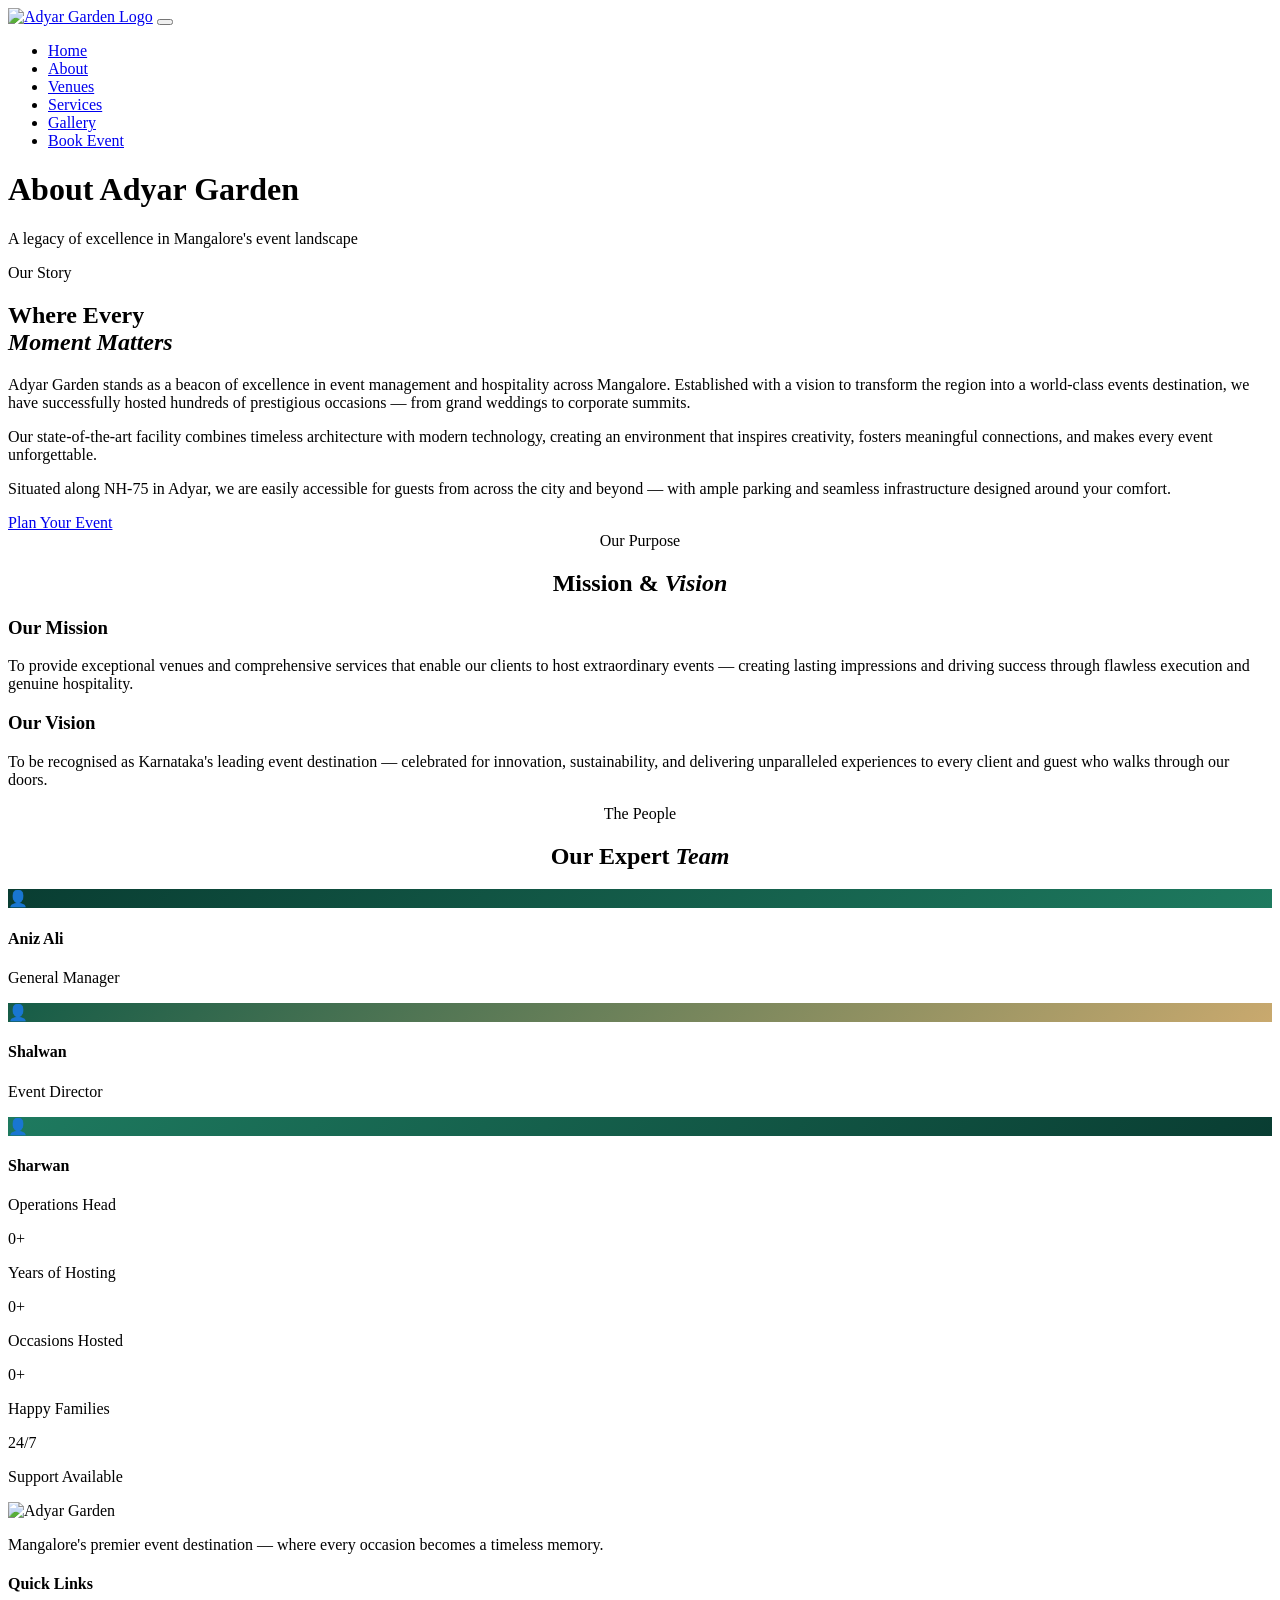
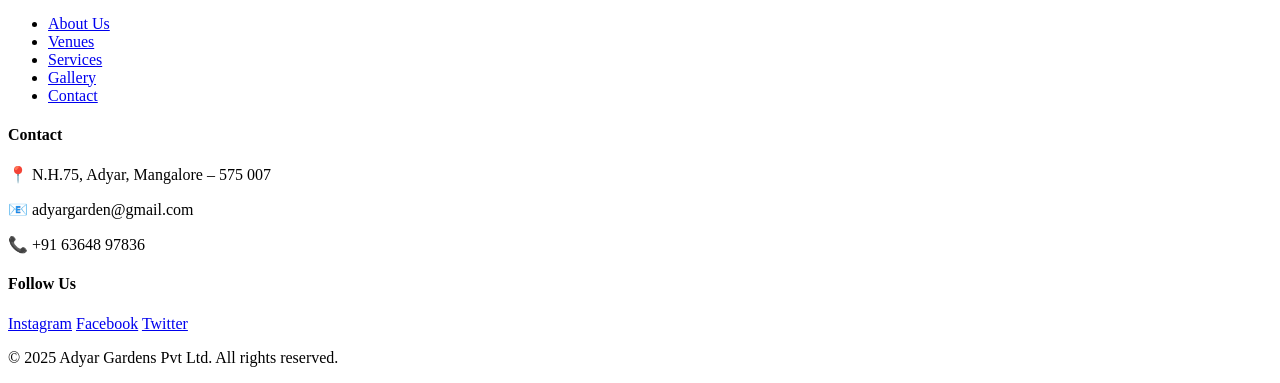
==== about.html @ d9505b19 "Add files via upload" ====
<!DOCTYPE html>
<html lang="en">
<head>
  <meta charset="UTF-8" />
  <meta name="viewport" content="width=device-width, initial-scale=1.0" />
  <title>About Us – Adyar Garden</title>
  <link rel="preconnect" href="https://fonts.googleapis.com" />
  <link rel="preconnect" href="https://fonts.gstatic.com" crossorigin />
  <link href="https://fonts.googleapis.com/css2?family=Cormorant+Garamond:ital,wght@0,300;0,400;0,600;0,700;1,300;1,400&family=Jost:wght@300;400;500;600&display=swap" rel="stylesheet" />
  <link rel="stylesheet" href="styles.css" />
</head>
<body>

  <nav class="navbar scrolled" id="navbar">
    <div class="nav-inner">
      <a href="index.html" class="nav-logo"><img src="aaddf.png" alt="Adyar Garden Logo" /></a>
      <button class="hamburger" id="hamburger"><span></span><span></span><span></span></button>
      <ul class="nav-links" id="navLinks">
        <li><a href="index.html">Home</a></li>
        <li><a href="about.html" class="active">About</a></li>
        <li><a href="venues.html">Venues</a></li>
        <li><a href="services.html">Services</a></li>
        <li><a href="gallery.html">Gallery</a></li>
        <li><a href="contact.html" class="nav-cta">Book Event</a></li>
      </ul>
    </div>
  </nav>

  <div class="page-header">
    <div class="page-header-inner">
      <h1>About Adyar Garden</h1>
      <p>A legacy of excellence in Mangalore's event landscape</p>
    </div>
  </div>

  <!-- Our Story -->
  <section class="about-section section-pad">
    <div class="container">
      <div class="about-two-col">
        <div class="about-text scroll-reveal">
          <div class="section-label">Our Story</div>
          <h2 class="section-title">Where Every<br /><em>Moment Matters</em></h2>
          <p>Adyar Garden stands as a beacon of excellence in event management and hospitality across Mangalore. Established with a vision to transform the region into a world-class events destination, we have successfully hosted hundreds of prestigious occasions — from grand weddings to corporate summits.</p>
          <p>Our state-of-the-art facility combines timeless architecture with modern technology, creating an environment that inspires creativity, fosters meaningful connections, and makes every event unforgettable.</p>
          <p>Situated along NH-75 in Adyar, we are easily accessible for guests from across the city and beyond — with ample parking and seamless infrastructure designed around your comfort.</p>
          <a href="contact.html" class="btn-primary mt-2">Plan Your Event</a>
        </div>
        <div class="about-img-wrap scroll-reveal" style="--sr-delay:.2s">
          <img src="alil1.png" alt="Adyar Garden Venue" onerror="this.parentElement.innerHTML='<div class=\'about-img-placeholder\'></div>'" />
        </div>
      </div>
    </div>
  </section>

  <!-- Mission & Vision -->
  <section class="mission-section section-pad">
    <div class="container">
      <div class="section-label" style="text-align:center">Our Purpose</div>
      <h2 class="section-title" style="text-align:center">Mission &amp; <em>Vision</em></h2>
      <div class="mission-grid">
        <div class="mission-card scroll-reveal">
          <h3>Our Mission</h3>
          <p>To provide exceptional venues and comprehensive services that enable our clients to host extraordinary events — creating lasting impressions and driving success through flawless execution and genuine hospitality.</p>
        </div>
        <div class="mission-card scroll-reveal" style="--sr-delay:.15s">
          <h3>Our Vision</h3>
          <p>To be recognised as Karnataka's leading event destination — celebrated for innovation, sustainability, and delivering unparalleled experiences to every client and guest who walks through our doors.</p>
        </div>
      </div>
    </div>
  </section>

  <!-- Team -->
  <section class="team-section section-pad">
    <div class="container">
      <div class="section-label" style="text-align:center">The People</div>
      <h2 class="section-title" style="text-align:center">Our Expert <em>Team</em></h2>
      <div class="team-grid">
        <div class="team-card scroll-reveal">
          <div class="team-img-placeholder" style="background: linear-gradient(135deg, #093d32 0%, #1e7a5f 100%);">👤</div>
          <div class="team-info">
            <h4>Aniz Ali</h4>
            <p>General Manager</p>
          </div>
        </div>
        <div class="team-card scroll-reveal" style="--sr-delay:.12s">
          <div class="team-img-placeholder" style="background: linear-gradient(135deg, #155c47 0%, #c9a96e 100%);">👤</div>
          <div class="team-info">
            <h4>Shalwan</h4>
            <p>Event Director</p>
          </div>
        </div>
        <div class="team-card scroll-reveal" style="--sr-delay:.24s">
          <div class="team-img-placeholder" style="background: linear-gradient(135deg, #1e7a5f 0%, #093d32 100%);">👤</div>
          <div class="team-info">
            <h4>Sharwan</h4>
            <p>Operations Head</p>
          </div>
        </div>
      </div>
    </div>
  </section>

  <!-- Stats Bar -->
  <section class="stats-bar">
    <div class="container">
      <div class="stat-item">
        <span class="stat-num" data-target="4">0</span><span class="stat-suffix">+</span>
        <p>Years of Hosting</p>
      </div>
      <div class="stat-divider"></div>
      <div class="stat-item">
        <span class="stat-num" data-target="500">0</span><span class="stat-suffix">+</span>
        <p>Occasions Hosted</p>
      </div>
      <div class="stat-divider"></div>
      <div class="stat-item">
        <span class="stat-num" data-target="400">0</span><span class="stat-suffix">+</span>
        <p>Happy Families</p>
      </div>
      <div class="stat-divider"></div>
      <div class="stat-item">
        <span class="stat-num">24</span><span class="stat-suffix">/7</span>
        <p>Support Available</p>
      </div>
    </div>
  </section>

  <footer class="footer">
    <div class="footer-top">
      <div class="container footer-grid">
        <div class="footer-brand">
          <img src="aaddf.png" alt="Adyar Garden" class="footer-logo" />
          <p>Mangalore's premier event destination — where every occasion becomes a timeless memory.</p>
        </div>
        <div class="footer-col">
          <h4>Quick Links</h4>
          <ul>
            <li><a href="about.html">About Us</a></li>
            <li><a href="venues.html">Venues</a></li>
            <li><a href="services.html">Services</a></li>
            <li><a href="gallery.html">Gallery</a></li>
            <li><a href="contact.html">Contact</a></li>
          </ul>
        </div>
        <div class="footer-col">
          <h4>Contact</h4>
          <p>📍 N.H.75, Adyar, Mangalore – 575 007</p>
          <p>📧 adyargarden@gmail.com</p>
          <p>📞 +91 63648 97836</p>
        </div>
        <div class="footer-col">
          <h4>Follow Us</h4>
          <div class="footer-social">
            <a href="https://www.instagram.com/adyargarden" target="_blank" rel="noopener">Instagram</a>
            <a href="https://www.facebook.com/AdyarGarden" target="_blank" rel="noopener">Facebook</a>
            <a href="https://www.twitter.com/AdyarGarden" target="_blank" rel="noopener">Twitter</a>
          </div>
        </div>
      </div>
    </div>
    <div class="footer-bottom">
      <div class="container"><p>© 2025 Adyar Gardens Pvt Ltd. All rights reserved.</p></div>
    </div>
  </footer>

  <script src="main.js"></script>
</body>
</html>
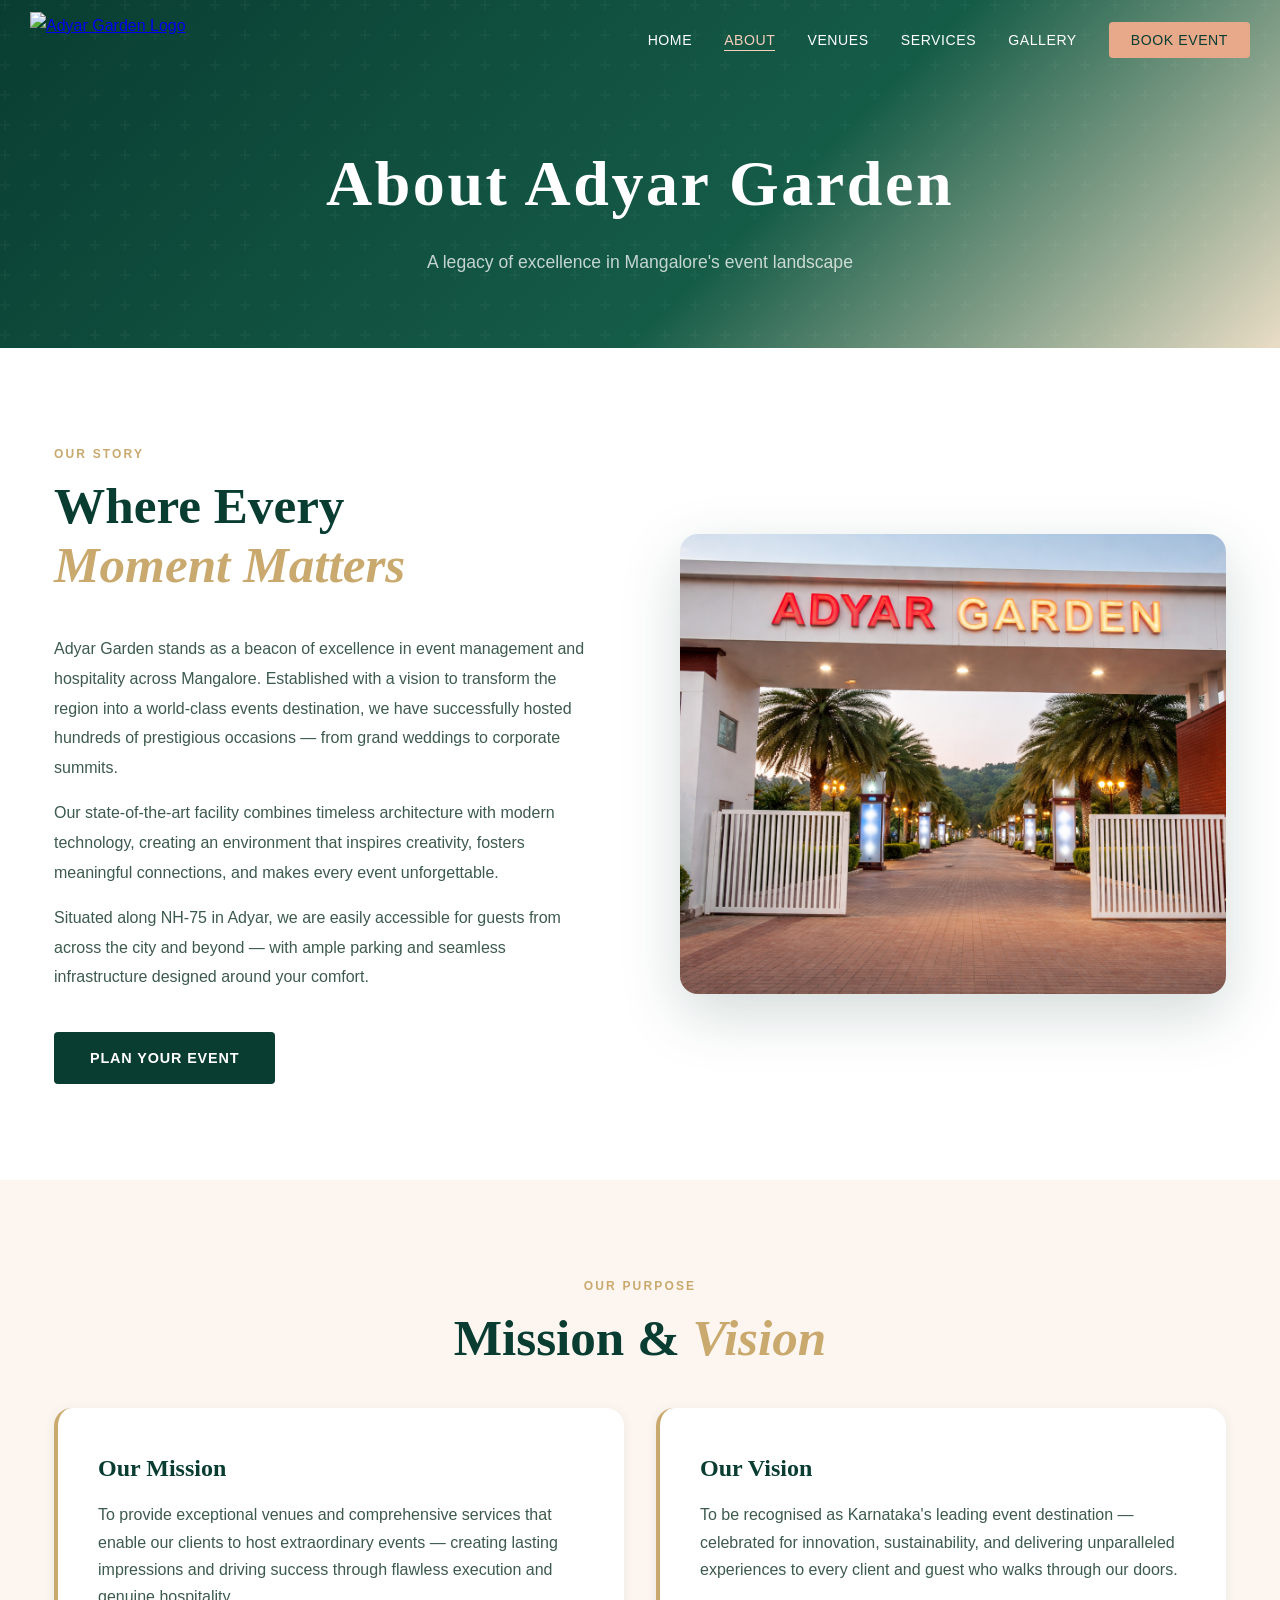
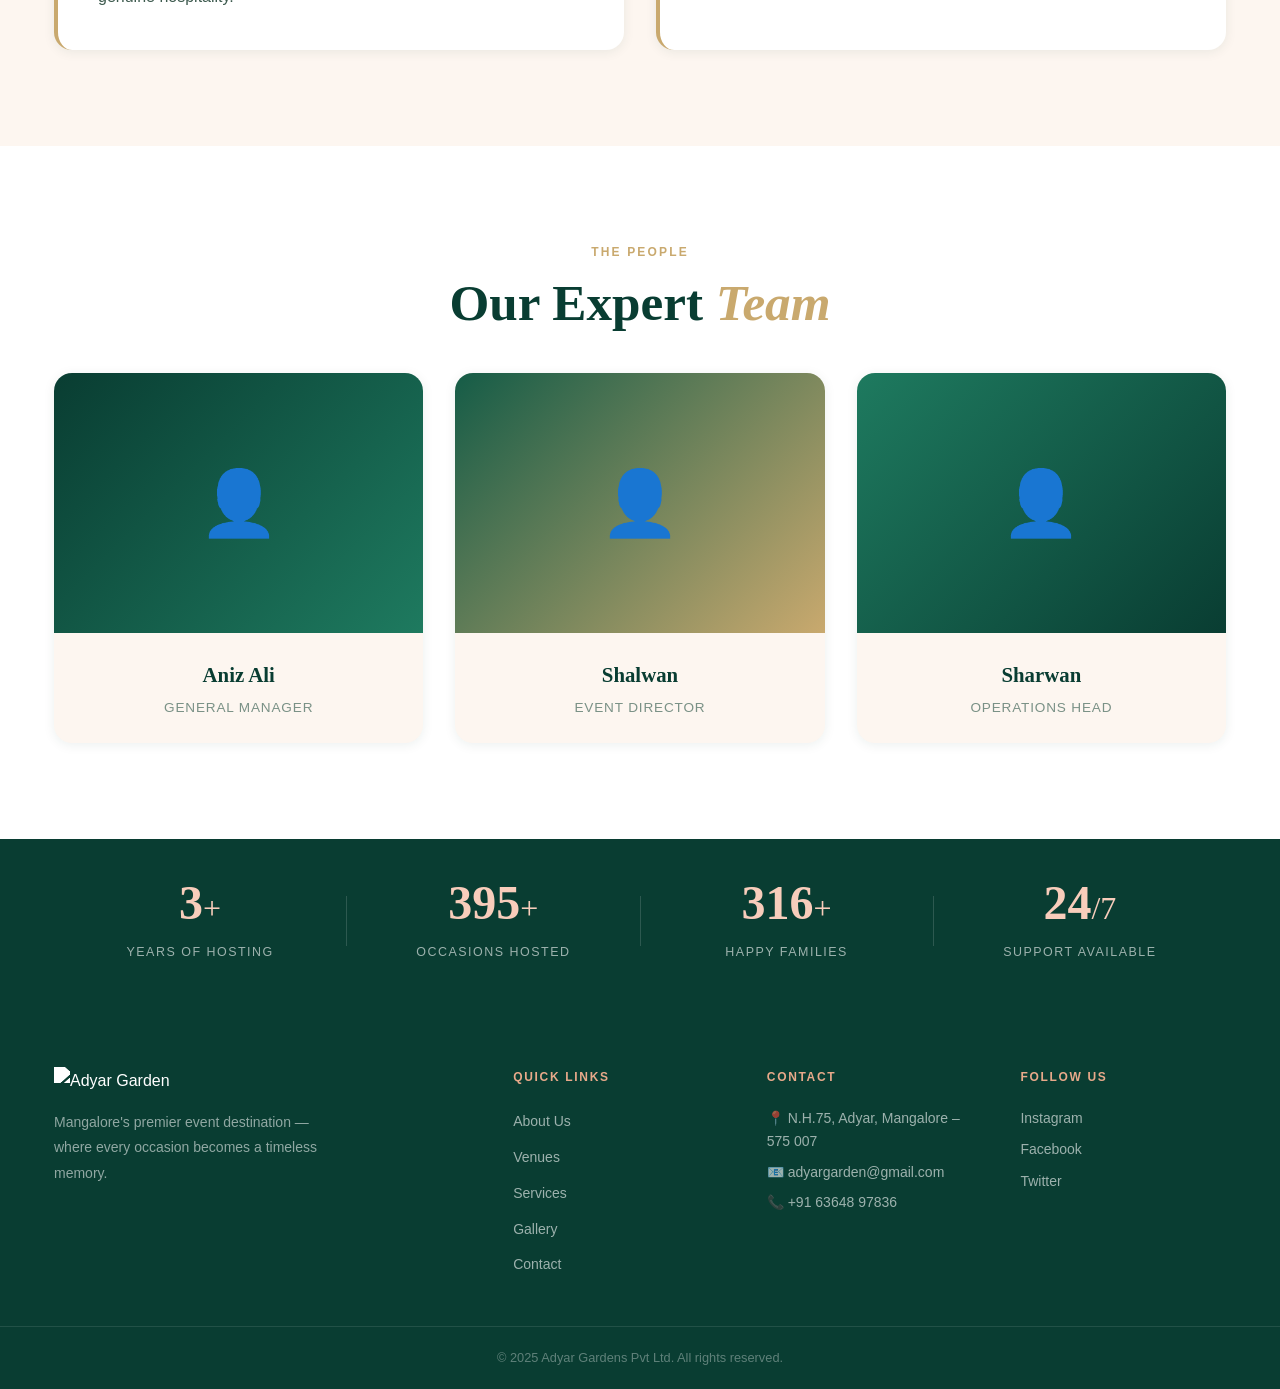
==== commit 9f5ba0bb: "Update about.html" ====
--- a/about.html
+++ b/about.html
@@ -46,7 +46,7 @@
           <a href="contact.html" class="btn-primary mt-2">Plan Your Event</a>
         </div>
         <div class="about-img-wrap scroll-reveal" style="--sr-delay:.2s">
-          <img src="alil1.png" alt="Adyar Garden Venue" onerror="this.parentElement.innerHTML='<div class=\'about-img-placeholder\'></div>'" />
+          <img src="images/alil1.png" alt="Adyar Garden Venue" onerror="this.parentElement.innerHTML='<div class=\'about-img-placeholder\'></div>'" />
         </div>
       </div>
     </div>
--- a/styles.css
+++ b/styles.css
@@ -0,0 +1,1015 @@
+/* ════════════════════════════════════════════
+   ADYAR GARDEN — PREMIUM REDESIGN
+   Brand Colors: Deep Forest Green #093d32 | Warm Peach #f8cdbb
+   ════════════════════════════════════════════ */
+
+*, *::before, *::after { margin: 0; padding: 0; box-sizing: border-box; }
+
+:root {
+  --green:        #093d32;
+  --green-mid:    #155c47;
+  --green-light:  #1e7a5f;
+  --peach:        #f8cdbb;
+  --peach-dark:   #e8a98a;
+  --gold:         #c9a96e;
+  --cream:        #fdf6f0;
+  --cream-dark:   #f5ece2;
+  --white:        #ffffff;
+  --text-dark:    #1a2e26;
+  --text-mid:     #3d5a4e;
+  --text-light:   #7a9186;
+  --text-white:   #faf9f8;
+
+  --font-display: 'Cormorant Garamond', Georgia, serif;
+  --font-body:    'Jost', sans-serif;
+
+  --radius:       10px;
+  --radius-lg:    18px;
+  --shadow-sm:    0 2px 12px rgba(9,61,50,.08);
+  --shadow-md:    0 8px 30px rgba(9,61,50,.14);
+  --shadow-lg:    0 20px 60px rgba(9,61,50,.18);
+  --transition:   all 0.35s cubic-bezier(.25,.8,.25,1);
+}
+
+html { scroll-behavior: smooth; }
+
+body {
+  font-family: var(--font-body);
+  color: var(--text-dark);
+  background: var(--white);
+  line-height: 1.7;
+  overflow-x: hidden;
+}
+
+/* ── Utilities ── */
+.container { max-width: 1220px; margin: 0 auto; padding: 0 24px; }
+.section-pad { padding: 96px 0; }
+.text-center { text-align: center; }
+.mt-2 { margin-top: 1.5rem; }
+.mt-3 { margin-top: 2.5rem; }
+
+.section-label {
+  font-family: var(--font-body);
+  font-size: .75rem;
+  font-weight: 600;
+  letter-spacing: .18em;
+  text-transform: uppercase;
+  color: var(--gold);
+  margin-bottom: .75rem;
+}
+.section-label.light { color: var(--peach-dark); }
+
+.section-title {
+  font-family: var(--font-display);
+  font-size: clamp(2rem, 4vw, 3.2rem);
+  font-weight: 600;
+  color: var(--green);
+  line-height: 1.15;
+  margin-bottom: 2.5rem;
+}
+.section-title em { font-style: italic; color: var(--gold); }
+.section-title.light { color: var(--white); }
+.section-title.light em { color: var(--peach); }
+
+/* ════════ BUTTONS ════════ */
+.btn-primary {
+  display: inline-block;
+  background: var(--green);
+  color: var(--white);
+  padding: 14px 36px;
+  border-radius: 4px;
+  font-family: var(--font-body);
+  font-size: .9rem;
+  font-weight: 600;
+  letter-spacing: .06em;
+  text-transform: uppercase;
+  text-decoration: none;
+  border: none;
+  cursor: pointer;
+  transition: var(--transition);
+}
+.btn-primary:hover {
+  background: var(--green-light);
+  transform: translateY(-2px);
+  box-shadow: 0 8px 24px rgba(9,61,50,.25);
+}
+
+.btn-ghost {
+  display: inline-block;
+  background: transparent;
+  color: var(--white);
+  padding: 13px 34px;
+  border-radius: 4px;
+  border: 1.5px solid rgba(255,255,255,.6);
+  font-family: var(--font-body);
+  font-size: .9rem;
+  font-weight: 500;
+  letter-spacing: .06em;
+  text-transform: uppercase;
+  text-decoration: none;
+  cursor: pointer;
+  transition: var(--transition);
+}
+.btn-ghost:hover { background: rgba(255,255,255,.12); border-color: var(--white); }
+
+.btn-outline-sm {
+  display: inline-block;
+  padding: 9px 22px;
+  border: 1.5px solid var(--green);
+  color: var(--green);
+  border-radius: 4px;
+  font-size: .82rem;
+  font-weight: 600;
+  letter-spacing: .05em;
+  text-transform: uppercase;
+  text-decoration: none;
+  transition: var(--transition);
+  cursor: pointer;
+  background: transparent;
+}
+.btn-outline-sm:hover { background: var(--green); color: var(--white); }
+
+.btn-primary-sm {
+  display: inline-block;
+  padding: 9px 22px;
+  background: var(--green);
+  color: var(--white);
+  border-radius: 4px;
+  font-size: .82rem;
+  font-weight: 600;
+  letter-spacing: .05em;
+  text-transform: uppercase;
+  text-decoration: none;
+  border: none;
+  cursor: pointer;
+  transition: var(--transition);
+}
+.btn-primary-sm:hover { background: var(--green-light); }
+
+/* ════════ NAVBAR ════════ */
+.navbar {
+  position: fixed;
+  top: 0; left: 0; right: 0;
+  z-index: 999;
+  padding: 0 24px;
+  transition: background .4s, box-shadow .4s, padding .4s;
+}
+.navbar.scrolled {
+  background: var(--green);
+  box-shadow: 0 4px 30px rgba(0,0,0,.25);
+  padding: 0 24px;
+}
+
+.nav-inner {
+  max-width: 1220px;
+  margin: 0 auto;
+  display: flex;
+  align-items: center;
+  justify-content: space-between;
+  height: 80px;
+}
+
+.nav-logo img { height: 56px; width: auto; display: block; }
+
+.nav-links {
+  display: flex;
+  list-style: none;
+  gap: 2rem;
+  align-items: center;
+}
+.nav-links a {
+  font-family: var(--font-body);
+  font-size: .88rem;
+  font-weight: 500;
+  letter-spacing: .04em;
+  color: var(--white);
+  text-decoration: none;
+  text-transform: uppercase;
+  transition: var(--transition);
+  position: relative;
+}
+.nav-links a::after {
+  content: '';
+  position: absolute;
+  bottom: -3px; left: 0; right: 0;
+  height: 1.5px;
+  background: var(--peach);
+  transform: scaleX(0);
+  transform-origin: left;
+  transition: transform .3s ease;
+}
+.nav-links a:hover::after, .nav-links a.active::after { transform: scaleX(1); }
+.nav-links a:hover { color: var(--peach); }
+.nav-links a.active { color: var(--peach); }
+
+.nav-cta {
+  background: var(--peach-dark) !important;
+  color: var(--green) !important;
+  padding: 10px 22px;
+  border-radius: 4px;
+}
+.nav-cta::after { display: none !important; }
+.nav-cta:hover { background: var(--peach) !important; transform: translateY(-1px); }
+
+.hamburger { display: none; flex-direction: column; gap: 5px; background: none; border: none; cursor: pointer; padding: 4px; }
+.hamburger span { display: block; width: 26px; height: 2px; background: var(--white); transition: var(--transition); border-radius: 2px; }
+
+/* ════════ HERO ════════ */
+.hero {
+  position: relative;
+  height: 100vh;
+  min-height: 600px;
+  display: flex;
+  align-items: center;
+  justify-content: center;
+  overflow: hidden;
+}
+
+.hero-video-wrap {
+  position: absolute;
+  inset: 0;
+  z-index: 0;
+}
+.hero-video-wrap video {
+  width: 100%;
+  height: 100%;
+  object-fit: cover;
+  /* Rotate video if it's sideways */
+  transform: rotate(90deg) scale(1.78);
+}
+.hero-overlay {
+  position: absolute;
+  inset: 0;
+  background: linear-gradient(
+    to bottom,
+    rgba(9,61,50,.55) 0%,
+    rgba(9,61,50,.45) 50%,
+    rgba(9,61,50,.75) 100%
+  );
+}
+
+.hero-content {
+  position: relative;
+  z-index: 2;
+  text-align: center;
+  max-width: 860px;
+  padding: 0 24px;
+}
+
+.hero-tagline {
+  font-family: var(--font-body);
+  font-size: .8rem;
+  letter-spacing: .22em;
+  text-transform: uppercase;
+  color: var(--peach);
+  margin-bottom: 1.2rem;
+}
+
+.hero-title {
+  font-family: var(--font-display);
+  font-size: clamp(3rem, 7vw, 6rem);
+  font-weight: 600;
+  color: var(--white);
+  line-height: 1.1;
+  margin-bottom: 1.5rem;
+  text-shadow: 0 2px 20px rgba(0,0,0,.3);
+}
+.hero-title em { font-style: italic; color: var(--peach); }
+
+.hero-sub {
+  font-size: 1.05rem;
+  color: rgba(255,255,255,.82);
+  margin-bottom: 2.5rem;
+  line-height: 1.8;
+}
+
+.hero-actions { display: flex; gap: 1rem; justify-content: center; flex-wrap: wrap; }
+
+.hero-scroll {
+  position: absolute;
+  bottom: 32px;
+  left: 50%;
+  transform: translateX(-50%);
+  z-index: 2;
+  display: flex;
+  flex-direction: column;
+  align-items: center;
+  gap: 8px;
+  color: rgba(255,255,255,.6);
+  font-size: .7rem;
+  letter-spacing: .14em;
+  text-transform: uppercase;
+}
+.scroll-line {
+  width: 1px;
+  height: 48px;
+  background: linear-gradient(to bottom, rgba(255,255,255,.6), transparent);
+  animation: scrollPulse 2s ease-in-out infinite;
+}
+@keyframes scrollPulse {
+  0%, 100% { opacity: .4; }
+  50% { opacity: 1; }
+}
+
+/* Hero reveal animations */
+.reveal-up {
+  opacity: 0;
+  transform: translateY(30px);
+  animation: revealUp .9s ease forwards;
+  animation-delay: var(--delay, 0s);
+}
+@keyframes revealUp {
+  to { opacity: 1; transform: translateY(0); }
+}
+
+/* ════════ STATS BAR ════════ */
+.stats-bar {
+  background: var(--green);
+  padding: 40px 0;
+}
+.stats-bar .container {
+  display: flex;
+  align-items: center;
+  justify-content: center;
+  gap: 0;
+  flex-wrap: wrap;
+}
+.stat-item {
+  text-align: center;
+  padding: 0 48px;
+  flex: 1;
+  min-width: 140px;
+}
+.stat-item .stat-num {
+  font-family: var(--font-display);
+  font-size: 3rem;
+  font-weight: 700;
+  color: var(--peach);
+  line-height: 1;
+}
+.stat-item .stat-suffix {
+  font-family: var(--font-display);
+  font-size: 2rem;
+  color: var(--peach);
+}
+.stat-item p {
+  font-family: var(--font-body);
+  font-size: .78rem;
+  letter-spacing: .12em;
+  text-transform: uppercase;
+  color: rgba(255,255,255,.6);
+  margin-top: .4rem;
+}
+.stat-divider {
+  width: 1px;
+  height: 50px;
+  background: rgba(255,255,255,.15);
+  flex-shrink: 0;
+}
+
+/* ════════ PILLARS ════════ */
+.pillars-section { background: var(--cream); }
+.pillars-grid {
+  display: grid;
+  grid-template-columns: repeat(auto-fit, minmax(240px, 1fr));
+  gap: 1.5rem;
+}
+.pillar-card {
+  background: var(--white);
+  padding: 2.5rem 2rem;
+  border-radius: var(--radius-lg);
+  box-shadow: var(--shadow-sm);
+  transition: var(--transition);
+  border-bottom: 3px solid transparent;
+}
+.pillar-card:hover {
+  transform: translateY(-8px);
+  box-shadow: var(--shadow-md);
+  border-bottom-color: var(--gold);
+}
+.pillar-icon {
+  width: 52px;
+  height: 52px;
+  color: var(--green);
+  margin-bottom: 1.25rem;
+}
+.pillar-card h3 {
+  font-family: var(--font-display);
+  font-size: 1.35rem;
+  color: var(--green);
+  margin-bottom: .6rem;
+}
+.pillar-card p { color: var(--text-mid); font-size: .93rem; }
+
+/* ════════ VENUES PREVIEW ════════ */
+.dark-section { background: var(--green); }
+.venues-scroll-track {
+  display: grid;
+  grid-template-columns: repeat(4, 1fr);
+  gap: 1.25rem;
+  margin-bottom: 3rem;
+}
+.venue-thumb { border-radius: var(--radius-lg); overflow: hidden; }
+.venue-thumb-img {
+  height: 340px;
+  background-size: cover;
+  background-position: center;
+  position: relative;
+  transition: transform .6s ease;
+}
+.venue-thumb:hover .venue-thumb-img { transform: scale(1.04); }
+.venue-thumb-overlay {
+  position: absolute;
+  inset: 0;
+  background: linear-gradient(to top, rgba(9,61,50,.9) 0%, rgba(9,61,50,.1) 60%);
+  display: flex;
+  flex-direction: column;
+  justify-content: flex-end;
+  padding: 1.5rem;
+  opacity: 0;
+  transition: opacity .4s;
+}
+.venue-thumb:hover .venue-thumb-overlay { opacity: 1; }
+.venue-thumb-overlay h3 {
+  font-family: var(--font-display);
+  font-size: 1.3rem;
+  color: var(--white);
+}
+.venue-thumb-overlay p { color: var(--peach); font-size: .82rem; margin: .3rem 0 .8rem; }
+.venue-thumb-link {
+  font-size: .78rem;
+  font-weight: 600;
+  letter-spacing: .08em;
+  color: var(--peach-dark);
+  text-decoration: none;
+  text-transform: uppercase;
+}
+
+/* ════════ SERVICES TEASER ════════ */
+.services-teaser { background: var(--white); }
+.services-two-col {
+  display: grid;
+  grid-template-columns: 1fr 1fr;
+  gap: 5rem;
+  align-items: center;
+}
+.services-teaser-text p { color: var(--text-mid); margin-bottom: 1.5rem; max-width: 480px; }
+.service-list {
+  list-style: none;
+  display: grid;
+  grid-template-columns: 1fr 1fr;
+  gap: .6rem;
+  margin-bottom: 1.5rem;
+}
+.service-list li {
+  display: flex;
+  align-items: center;
+  gap: .5rem;
+  font-size: .9rem;
+  color: var(--text-dark);
+}
+.service-list li span { font-size: 1.1rem; }
+
+.services-teaser-cards {
+  display: flex;
+  flex-direction: column;
+  gap: 1rem;
+}
+.mini-pkg-card {
+  background: var(--cream);
+  padding: 1.5rem 1.75rem;
+  border-radius: var(--radius);
+  border: 1px solid rgba(9,61,50,.1);
+  display: flex;
+  align-items: center;
+  gap: 1rem;
+  flex-wrap: wrap;
+  transition: var(--transition);
+}
+.mini-pkg-card:hover { box-shadow: var(--shadow-sm); transform: translateX(4px); }
+.mini-pkg-card.featured-pkg { background: var(--green); border-color: transparent; position: relative; }
+.pkg-tier {
+  font-family: var(--font-display);
+  font-size: 1.2rem;
+  font-weight: 700;
+  color: var(--green);
+  min-width: 80px;
+}
+.featured-pkg .pkg-tier, .featured-pkg p { color: var(--white); }
+.pkg-price {
+  font-weight: 600;
+  font-size: .93rem;
+  color: var(--gold);
+  min-width: 130px;
+}
+.featured-pkg .pkg-price { color: var(--peach); }
+.mini-pkg-card p { font-size: .85rem; color: var(--text-mid); flex: 1; }
+.pkg-badge {
+  position: absolute;
+  top: -10px; right: 16px;
+  background: var(--gold);
+  color: var(--white);
+  font-size: .7rem;
+  font-weight: 700;
+  letter-spacing: .08em;
+  text-transform: uppercase;
+  padding: 3px 12px;
+  border-radius: 20px;
+}
+
+/* ════════ CTA BANNER ════════ */
+.cta-banner {
+  background: linear-gradient(135deg, var(--green) 0%, var(--green-mid) 100%);
+  padding: 80px 24px;
+  text-align: center;
+  position: relative;
+  overflow: hidden;
+}
+.cta-banner::before {
+  content: '';
+  position: absolute;
+  inset: 0;
+  background: url("data:image/svg+xml,%3Csvg width='60' height='60' viewBox='0 0 60 60' xmlns='http://www.w3.org/2000/svg'%3E%3Cg fill='none' fill-rule='evenodd'%3E%3Cg fill='%23ffffff' fill-opacity='0.03'%3E%3Cpath d='M36 34v-4h-2v4h-4v2h4v4h2v-4h4v-2h-4zm0-30V0h-2v4h-4v2h4v4h2V6h4V4h-4zM6 34v-4H4v4H0v2h4v4h2v-4h4v-2H6zM6 4V0H4v4H0v2h4v4h2V6h4V4H6z'/%3E%3C/g%3E%3C/g%3E%3C/svg%3E");
+}
+.cta-banner-inner { position: relative; max-width: 700px; margin: 0 auto; }
+.cta-banner h2 {
+  font-family: var(--font-display);
+  font-size: clamp(1.8rem, 4vw, 3rem);
+  color: var(--white);
+  margin-bottom: .75rem;
+}
+.cta-banner p { color: rgba(255,255,255,.7); margin-bottom: 2rem; font-size: 1.05rem; }
+.cta-banner-btns { display: flex; gap: 1rem; justify-content: center; flex-wrap: wrap; }
+
+/* ════════ LOCATION ════════ */
+.location-section { background: var(--cream); }
+.location-two-col {
+  display: grid;
+  grid-template-columns: 1fr 1.6fr;
+  gap: 4rem;
+  align-items: start;
+}
+.loc-detail {
+  display: flex;
+  gap: 1rem;
+  align-items: flex-start;
+  margin-bottom: 1.75rem;
+}
+.loc-icon { font-size: 1.3rem; margin-top: 2px; flex-shrink: 0; }
+.loc-detail strong { display: block; color: var(--green); font-size: .85rem; letter-spacing: .06em; text-transform: uppercase; margin-bottom: .2rem; }
+.loc-detail p { color: var(--text-mid); font-size: .9rem; line-height: 1.7; }
+.location-map-wrap {
+  border-radius: var(--radius-lg);
+  overflow: hidden;
+  box-shadow: var(--shadow-md);
+  height: 400px;
+}
+.location-map-wrap iframe { width: 100%; height: 100%; border: 0; display: block; }
+
+/* ════════ PAGE HEADER (inner pages) ════════ */
+.page-header {
+  background: linear-gradient(135deg, var(--green) 0%, var(--green-mid) 60%, rgba(201,169,110,.4) 100%);
+  padding: 130px 24px 70px;
+  text-align: center;
+  position: relative;
+  overflow: hidden;
+}
+.page-header::before {
+  content: '';
+  position: absolute;
+  inset: 0;
+  background: url("data:image/svg+xml,%3Csvg width='60' height='60' viewBox='0 0 60 60' xmlns='http://www.w3.org/2000/svg'%3E%3Cg fill='none' fill-rule='evenodd'%3E%3Cg fill='%23ffffff' fill-opacity='0.03'%3E%3Cpath d='M36 34v-4h-2v4h-4v2h4v4h2v-4h4v-2h-4zm0-30V0h-2v4h-4v2h4v4h2V6h4V4h-4zM6 34v-4H4v4H0v2h4v4h2v-4h4v-2H6zM6 4V0H4v4H0v2h4v4h2V6h4V4H6z'/%3E%3C/g%3E%3C/g%3E%3C/svg%3E");
+}
+.page-header-inner { position: relative; }
+.page-header h1 {
+  font-family: var(--font-display);
+  font-size: clamp(2.2rem, 5vw, 4rem);
+  font-weight: 700;
+  color: var(--white);
+  letter-spacing: .04em;
+  margin-bottom: .6rem;
+}
+.page-header p { color: rgba(255,255,255,.75); font-size: 1.1rem; }
+
+/* ════════ ABOUT PAGE ════════ */
+.about-section { background: var(--white); }
+.about-two-col {
+  display: grid;
+  grid-template-columns: 1fr 1fr;
+  gap: 5rem;
+  align-items: center;
+}
+.about-text p { color: var(--text-mid); margin-bottom: 1rem; line-height: 1.85; }
+.about-img-wrap {
+  border-radius: var(--radius-lg);
+  overflow: hidden;
+  box-shadow: var(--shadow-lg);
+  height: 460px;
+}
+.about-img-wrap img { width: 100%; height: 100%; object-fit: cover; display: block; }
+.about-img-placeholder { width: 100%; height: 100%; background: linear-gradient(135deg, var(--green) 0%, var(--green-mid) 100%); }
+
+.mission-section { background: var(--cream); }
+.mission-grid {
+  display: grid;
+  grid-template-columns: 1fr 1fr;
+  gap: 2rem;
+}
+.mission-card {
+  background: var(--white);
+  padding: 2.5rem;
+  border-radius: var(--radius-lg);
+  box-shadow: var(--shadow-sm);
+  border-left: 4px solid var(--gold);
+}
+.mission-card h3 {
+  font-family: var(--font-display);
+  font-size: 1.5rem;
+  color: var(--green);
+  margin-bottom: .8rem;
+}
+.mission-card p { color: var(--text-mid); }
+
+.team-section { background: var(--white); }
+.team-grid { display: grid; grid-template-columns: repeat(auto-fit, minmax(260px, 1fr)); gap: 2rem; }
+.team-card {
+  text-align: center;
+  background: var(--cream);
+  border-radius: var(--radius-lg);
+  overflow: hidden;
+  transition: var(--transition);
+  box-shadow: var(--shadow-sm);
+}
+.team-card:hover { transform: translateY(-8px); box-shadow: var(--shadow-md); }
+.team-img {
+  height: 260px;
+  width: 100%;
+  object-fit: cover;
+}
+.team-img-placeholder {
+  height: 260px;
+  width: 100%;
+  display: flex;
+  align-items: center;
+  justify-content: center;
+  font-size: 4rem;
+}
+.team-info { padding: 1.5rem; }
+.team-info h4 {
+  font-family: var(--font-display);
+  font-size: 1.3rem;
+  color: var(--green);
+  margin-bottom: .2rem;
+}
+.team-info p { color: var(--text-light); font-size: .85rem; letter-spacing: .06em; text-transform: uppercase; }
+
+/* ════════ VENUES PAGE ════════ */
+.venues-section { background: var(--white); }
+.venues-grid { display: grid; grid-template-columns: repeat(auto-fit, minmax(340px, 1fr)); gap: 2rem; }
+.venue-card {
+  background: var(--white);
+  border-radius: var(--radius-lg);
+  overflow: hidden;
+  box-shadow: var(--shadow-sm);
+  transition: var(--transition);
+  border: 1px solid rgba(9,61,50,.07);
+}
+.venue-card:hover { transform: translateY(-8px); box-shadow: var(--shadow-md); }
+.venue-card-img {
+  height: 220px;
+  width: 100%;
+  overflow: hidden;
+}
+.venue-card-img img { width: 100%; height: 100%; object-fit: cover; transition: transform .6s ease; }
+.venue-card:hover .venue-card-img img { transform: scale(1.07); }
+.venue-card-body { padding: 1.75rem; }
+.venue-card-body h3 {
+  font-family: var(--font-display);
+  font-size: 1.4rem;
+  color: var(--green);
+  margin-bottom: .5rem;
+}
+.venue-meta { display: flex; gap: 1.2rem; margin-bottom: .8rem; }
+.venue-meta span { font-size: .8rem; color: var(--text-light); font-weight: 500; }
+.venue-card-body p { color: var(--text-mid); font-size: .9rem; margin-bottom: 1rem; }
+.venue-features { list-style: none; margin-bottom: 1.5rem; }
+.venue-features li {
+  padding: .3rem 0;
+  font-size: .875rem;
+  color: var(--text-mid);
+  border-bottom: 1px solid rgba(9,61,50,.06);
+}
+.venue-features li:last-child { border-bottom: none; }
+
+/* ════════ SERVICES PAGE ════════ */
+.services-section { background: var(--white); }
+.services-grid { display: grid; grid-template-columns: repeat(auto-fit, minmax(300px, 1fr)); gap: 2rem; }
+.service-card {
+  background: var(--cream);
+  padding: 2.25rem;
+  border-radius: var(--radius-lg);
+  transition: var(--transition);
+  border-bottom: 3px solid transparent;
+}
+.service-card:hover { transform: translateY(-6px); box-shadow: var(--shadow-md); border-bottom-color: var(--gold); background: var(--white); }
+.service-icon-wrap {
+  width: 56px; height: 56px;
+  background: var(--green);
+  border-radius: 12px;
+  display: flex;
+  align-items: center;
+  justify-content: center;
+  font-size: 1.5rem;
+  margin-bottom: 1.25rem;
+}
+.service-card h3 {
+  font-family: var(--font-display);
+  font-size: 1.3rem;
+  color: var(--green);
+  margin-bottom: .5rem;
+}
+.service-card p { color: var(--text-mid); font-size: .9rem; margin-bottom: 1rem; }
+.service-card ul { list-style: none; }
+.service-card li { font-size: .875rem; color: var(--text-mid); padding: .25rem 0; }
+.service-card li::before { content: '→ '; color: var(--gold); font-weight: 700; }
+
+.packages-section { background: var(--cream); }
+.packages-grid { display: grid; grid-template-columns: repeat(auto-fit, minmax(280px, 1fr)); gap: 2rem; max-width: 960px; margin: 0 auto; }
+.pkg-card {
+  background: var(--white);
+  padding: 2.5rem 2rem;
+  border-radius: var(--radius-lg);
+  box-shadow: var(--shadow-sm);
+  text-align: center;
+  position: relative;
+  transition: var(--transition);
+}
+.pkg-card:hover { transform: translateY(-6px); box-shadow: var(--shadow-md); }
+.pkg-card.featured { border: 2.5px solid var(--gold); }
+.pkg-card h3 { font-family: var(--font-display); font-size: 1.6rem; color: var(--green); margin-bottom: .4rem; }
+.pkg-card .price { font-size: 1.3rem; font-weight: 700; color: var(--gold); margin-bottom: 1.5rem; }
+.pkg-card ul { list-style: none; text-align: left; margin-bottom: 1.75rem; }
+.pkg-card li { padding: .4rem 0; font-size: .9rem; color: var(--text-mid); border-bottom: 1px solid rgba(9,61,50,.06); }
+.pkg-card .badge {
+  position: absolute; top: -12px; left: 50%; transform: translateX(-50%);
+  background: var(--gold); color: var(--white); font-size: .7rem; font-weight: 700;
+  letter-spacing: .1em; text-transform: uppercase; padding: 4px 18px; border-radius: 20px; white-space: nowrap;
+}
+
+/* ════════ GALLERY PAGE ════════ */
+.gallery-section { background: var(--white); }
+.gallery-filter {
+  display: flex;
+  justify-content: center;
+  gap: .75rem;
+  margin-bottom: 3rem;
+  flex-wrap: wrap;
+}
+.filter-btn {
+  padding: 9px 22px;
+  border: 1.5px solid rgba(9,61,50,.2);
+  background: transparent;
+  border-radius: 30px;
+  font-family: var(--font-body);
+  font-size: .82rem;
+  font-weight: 600;
+  letter-spacing: .05em;
+  text-transform: uppercase;
+  color: var(--green);
+  cursor: pointer;
+  transition: var(--transition);
+}
+.filter-btn:hover, .filter-btn.active {
+  background: var(--green);
+  color: var(--white);
+  border-color: var(--green);
+}
+.gallery-grid {
+  display: grid;
+  grid-template-columns: repeat(3, 1fr);
+  gap: 1rem;
+}
+.gallery-item {
+  position: relative;
+  border-radius: var(--radius);
+  overflow: hidden;
+  height: 260px;
+  cursor: pointer;
+}
+.gallery-item img {
+  width: 100%; height: 100%;
+  object-fit: cover;
+  display: block;
+  transition: transform .6s ease;
+}
+.gallery-item:hover img { transform: scale(1.08); }
+.gallery-item-overlay {
+  position: absolute;
+  inset: 0;
+  background: rgba(9,61,50,.65);
+  opacity: 0;
+  transition: opacity .35s;
+  display: flex;
+  align-items: center;
+  justify-content: center;
+}
+.gallery-item:hover .gallery-item-overlay { opacity: 1; }
+.gallery-item-overlay span { color: var(--white); font-size: 2rem; }
+
+/* Lightbox */
+.lightbox {
+  display: none;
+  position: fixed; inset: 0; z-index: 9999;
+  background: rgba(0,0,0,.92);
+  align-items: center; justify-content: center;
+}
+.lightbox.active { display: flex; }
+.lightbox img { max-width: 90vw; max-height: 90vh; border-radius: var(--radius); box-shadow: var(--shadow-lg); }
+.lightbox-close {
+  position: absolute; top: 20px; right: 28px;
+  color: var(--white); font-size: 2rem; cursor: pointer;
+  background: none; border: none; line-height: 1;
+}
+
+/* ════════ CONTACT PAGE ════════ */
+.contact-section { background: var(--white); }
+.contact-grid {
+  display: grid;
+  grid-template-columns: 1fr 1.3fr;
+  gap: 4rem;
+  align-items: start;
+}
+.contact-info-col h2 {
+  font-family: var(--font-display);
+  font-size: 2rem;
+  color: var(--green);
+  margin-bottom: 2rem;
+}
+.contact-detail-card {
+  background: var(--cream);
+  padding: 1.4rem 1.6rem;
+  border-radius: var(--radius);
+  margin-bottom: 1rem;
+  border-left: 3px solid var(--gold);
+}
+.contact-detail-card h4 { color: var(--green); font-size: .8rem; letter-spacing: .1em; text-transform: uppercase; margin-bottom: .4rem; }
+.contact-detail-card p { color: var(--text-mid); font-size: .9rem; line-height: 1.7; }
+
+.contact-form-col h2 {
+  font-family: var(--font-display);
+  font-size: 2rem;
+  color: var(--green);
+  margin-bottom: 2rem;
+}
+.form-row { display: grid; grid-template-columns: 1fr 1fr; gap: 1rem; }
+.form-group { display: flex; flex-direction: column; gap: .4rem; margin-bottom: 1.1rem; }
+.form-group label { font-size: .8rem; font-weight: 600; letter-spacing: .06em; text-transform: uppercase; color: var(--green); }
+.form-group input,
+.form-group select,
+.form-group textarea {
+  padding: 12px 16px;
+  border: 1.5px solid rgba(9,61,50,.15);
+  border-radius: var(--radius);
+  font-family: var(--font-body);
+  font-size: .93rem;
+  color: var(--text-dark);
+  background: var(--cream);
+  transition: var(--transition);
+}
+.form-group input:focus,
+.form-group select:focus,
+.form-group textarea:focus {
+  outline: none;
+  border-color: var(--green);
+  background: var(--white);
+  box-shadow: 0 0 0 3px rgba(9,61,50,.08);
+}
+.form-group textarea { resize: vertical; min-height: 120px; }
+.form-check { display: flex; align-items: flex-start; gap: .6rem; margin-bottom: 1.5rem; }
+.form-check input { width: 16px; height: 16px; margin-top: 3px; accent-color: var(--green); }
+.form-check label { font-size: .85rem; color: var(--text-mid); }
+
+.map-section { background: var(--cream); }
+.map-section h2 { font-family: var(--font-display); font-size: 2.2rem; color: var(--green); text-align: center; margin-bottom: 2.5rem; }
+.map-wrap { border-radius: var(--radius-lg); overflow: hidden; box-shadow: var(--shadow-md); height: 480px; }
+.map-wrap iframe { width: 100%; height: 100%; border: 0; display: block; }
+
+.faq-section { background: var(--white); }
+.faq-grid { display: grid; grid-template-columns: repeat(auto-fit, minmax(300px, 1fr)); gap: 1.5rem; max-width: 960px; margin: 0 auto; }
+.faq-card {
+  background: var(--cream);
+  padding: 1.75rem;
+  border-radius: var(--radius);
+  transition: var(--transition);
+  cursor: pointer;
+}
+.faq-card:hover { transform: translateY(-4px); box-shadow: var(--shadow-sm); }
+.faq-card h4 { font-family: var(--font-display); font-size: 1.1rem; color: var(--green); margin-bottom: .5rem; line-height: 1.4; }
+.faq-card p { color: var(--text-mid); font-size: .875rem; }
+
+/* ════════ FLOOR PLAN ════════ */
+.floor-plan-section {
+  background: var(--cream);
+  padding: 64px 24px;
+  text-align: center;
+}
+.floor-plan-section h2 { font-family: var(--font-display); font-size: 2rem; color: var(--green); margin-bottom: .75rem; }
+.floor-plan-section p { color: var(--text-mid); margin-bottom: 1.75rem; }
+
+/* ════════ FOOTER ════════ */
+.footer { background: var(--green); }
+.footer-top { padding: 64px 24px 40px; }
+.footer-grid {
+  display: grid;
+  grid-template-columns: 2fr 1fr 1fr 1fr;
+  gap: 3rem;
+}
+.footer-logo { height: 56px; width: auto; margin-bottom: 1rem; filter: brightness(0) invert(1); }
+.footer-brand p { color: rgba(255,255,255,.55); font-size: .875rem; line-height: 1.8; max-width: 280px; }
+.footer-col h4 {
+  font-family: var(--font-body);
+  font-size: .75rem;
+  font-weight: 700;
+  letter-spacing: .14em;
+  text-transform: uppercase;
+  color: var(--peach-dark);
+  margin-bottom: 1.2rem;
+}
+.footer-col ul { list-style: none; }
+.footer-col ul li { margin-bottom: .55rem; }
+.footer-col a { color: rgba(255,255,255,.6); text-decoration: none; font-size: .875rem; transition: color .25s; }
+.footer-col a:hover { color: var(--peach); }
+.footer-col p { color: rgba(255,255,255,.6); font-size: .875rem; margin-bottom: .4rem; }
+.footer-social { display: flex; flex-direction: column; gap: .5rem; }
+.footer-social a { color: rgba(255,255,255,.6); text-decoration: none; font-size: .875rem; transition: color .25s; }
+.footer-social a:hover { color: var(--peach); }
+.footer-bottom {
+  border-top: 1px solid rgba(255,255,255,.1);
+  padding: 20px 24px;
+  text-align: center;
+}
+.footer-bottom p { color: rgba(255,255,255,.35); font-size: .8rem; }
+
+/* ════════ SCROLL REVEAL ════════ */
+.scroll-reveal {
+  opacity: 0;
+  transform: translateY(28px);
+  transition: opacity .7s ease, transform .7s ease;
+  transition-delay: var(--sr-delay, 0s);
+}
+.scroll-reveal.visible { opacity: 1; transform: none; }
+
+/* ════════ RESPONSIVE ════════ */
+@media (max-width: 1024px) {
+  .venues-scroll-track { grid-template-columns: repeat(2, 1fr); }
+  .footer-grid { grid-template-columns: 1fr 1fr; gap: 2rem; }
+  .services-two-col { grid-template-columns: 1fr; gap: 2.5rem; }
+}
+
+@media (max-width: 768px) {
+  .section-pad { padding: 64px 0; }
+
+  .hamburger { display: flex; }
+  .nav-links {
+    display: none;
+    flex-direction: column;
+    position: absolute;
+    top: 80px; left: 0; right: 0;
+    background: var(--green);
+    padding: 1.5rem 24px;
+    gap: 1rem;
+    box-shadow: 0 10px 30px rgba(0,0,0,.3);
+  }
+  .nav-links.open { display: flex; }
+  .nav-cta { width: fit-content; }
+
+  .hero-title { font-size: clamp(2.2rem, 8vw, 3.5rem); }
+
+  .stats-bar .container { gap: 0; }
+  .stat-item { padding: 0 20px; min-width: 100px; }
+  .stat-divider { height: 36px; }
+
+  .pillars-grid { grid-template-columns: 1fr 1fr; }
+  .venues-scroll-track { grid-template-columns: 1fr; }
+  .venue-thumb-overlay { opacity: 1; }
+
+  .about-two-col { grid-template-columns: 1fr; gap: 2rem; }
+  .mission-grid { grid-template-columns: 1fr; }
+  .contact-grid { grid-template-columns: 1fr; gap: 2rem; }
+  .location-two-col { grid-template-columns: 1fr; gap: 2rem; }
+  .footer-grid { grid-template-columns: 1fr 1fr; }
+  .gallery-grid { grid-template-columns: repeat(2, 1fr); }
+  .form-row { grid-template-columns: 1fr; }
+  .service-list { grid-template-columns: 1fr; }
+}
+
+@media (max-width: 480px) {
+  .stats-bar .container { flex-direction: column; gap: 1.5rem; }
+  .stat-divider { width: 60px; height: 1px; }
+  .pillars-grid { grid-template-columns: 1fr; }
+  .gallery-grid { grid-template-columns: 1fr; }
+  .venues-grid { grid-template-columns: 1fr; }
+  .footer-grid { grid-template-columns: 1fr; }
+  .hero-actions { flex-direction: column; align-items: center; }
+  .packages-grid { grid-template-columns: 1fr; }
+}
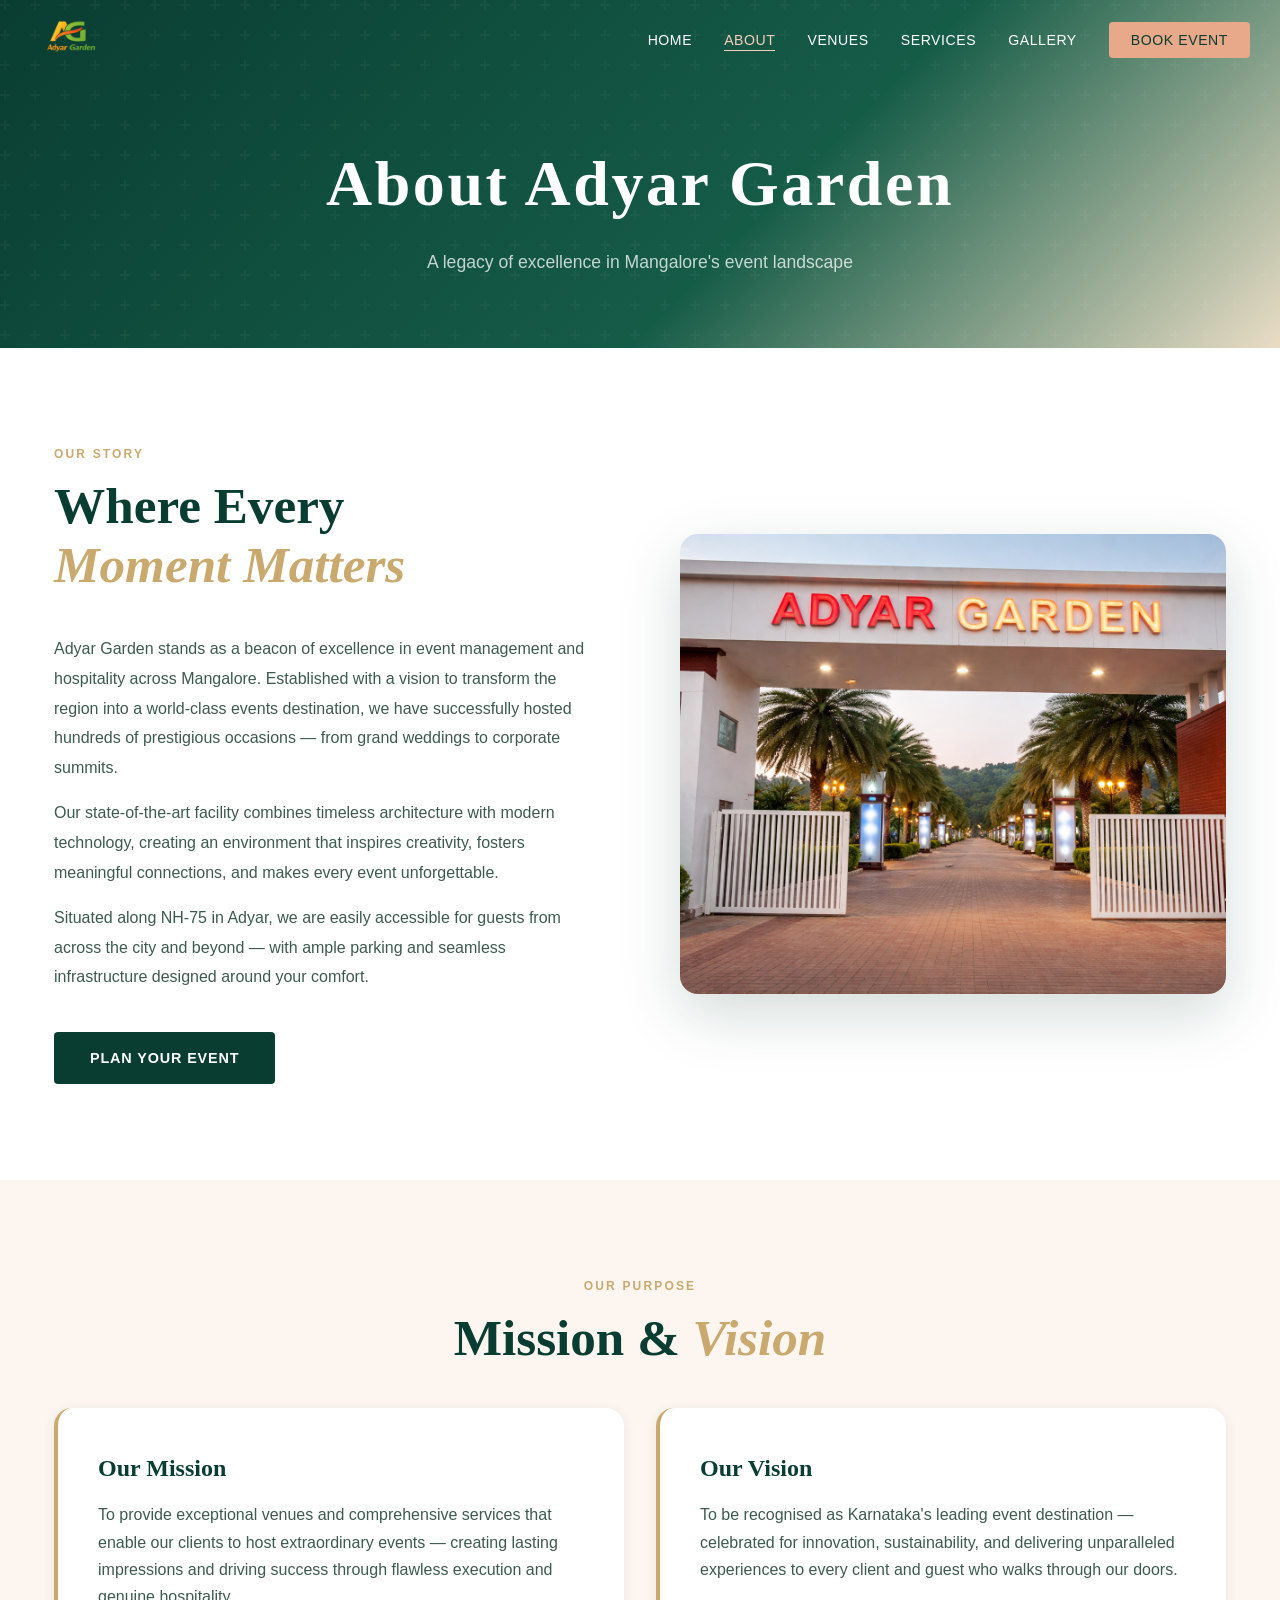
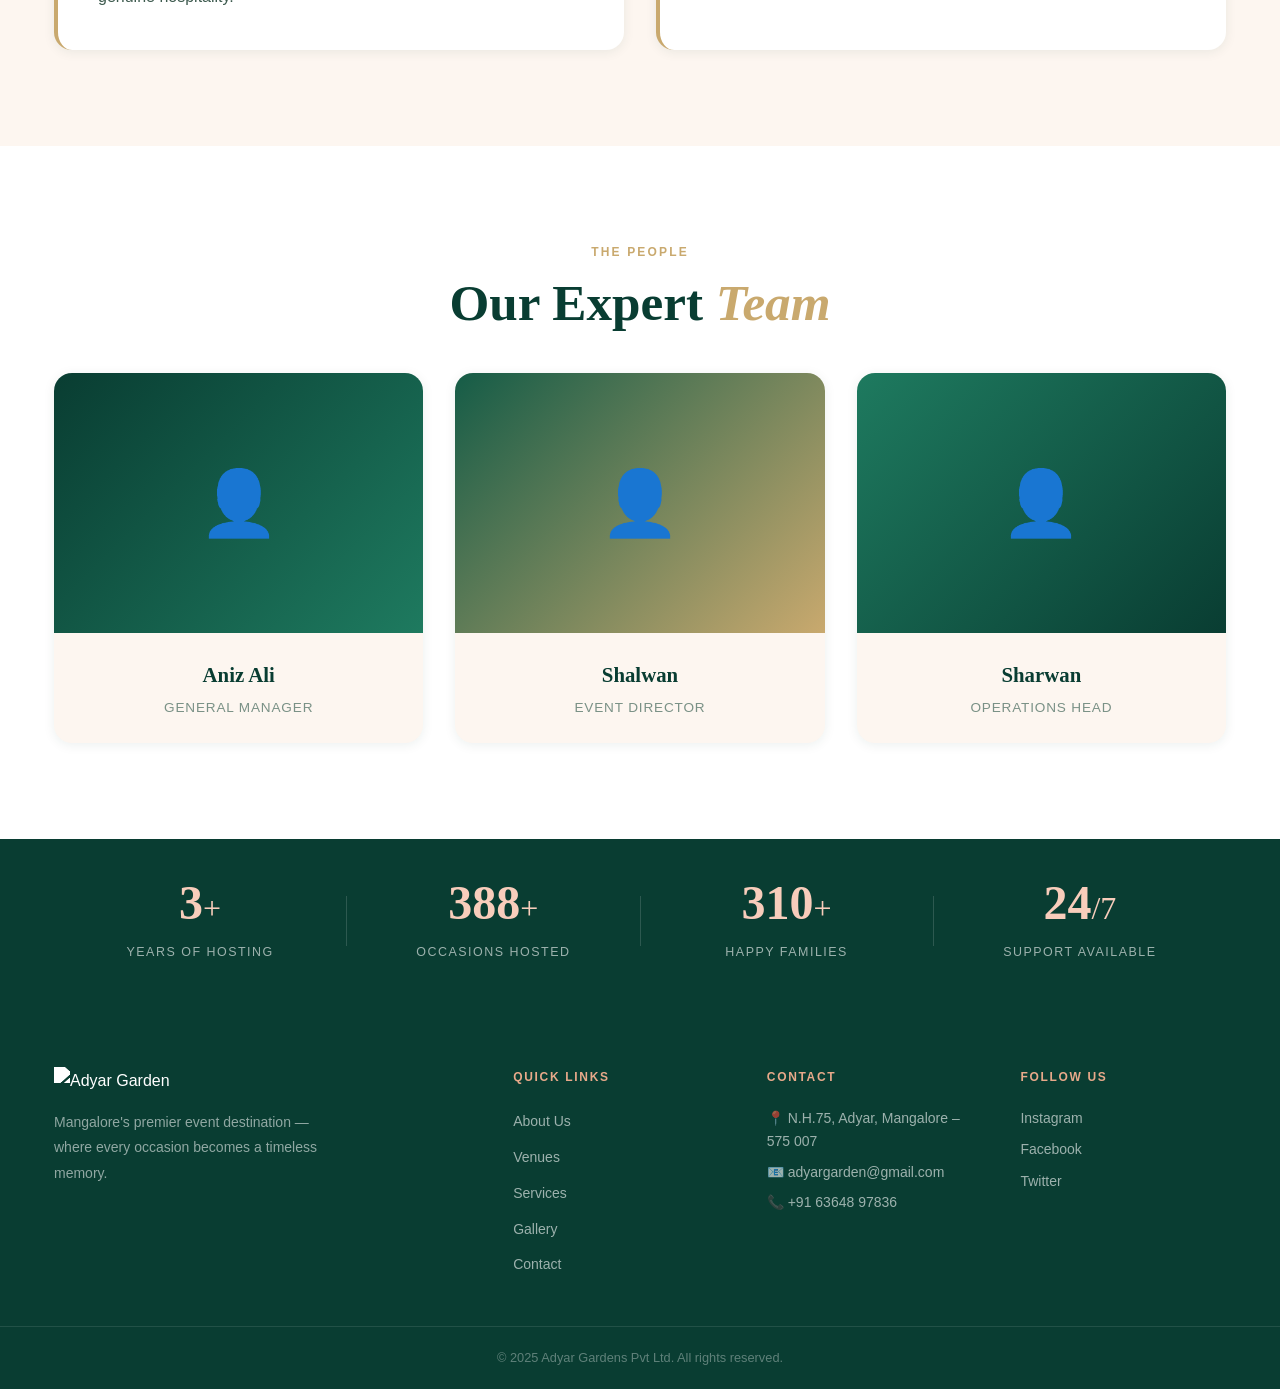
==== commit 4d1d7912: "Update about.html" ====
--- a/about.html
+++ b/about.html
@@ -13,7 +13,7 @@
 
   <nav class="navbar scrolled" id="navbar">
     <div class="nav-inner">
-      <a href="index.html" class="nav-logo"><img src="aaddf.png" alt="Adyar Garden Logo" /></a>
+      <a href="index.html" class="nav-logo"><img src="images/aaddf.png" alt="Adyar Garden Logo" /></a>
       <button class="hamburger" id="hamburger"><span></span><span></span><span></span></button>
       <ul class="nav-links" id="navLinks">
         <li><a href="index.html">Home</a></li>
